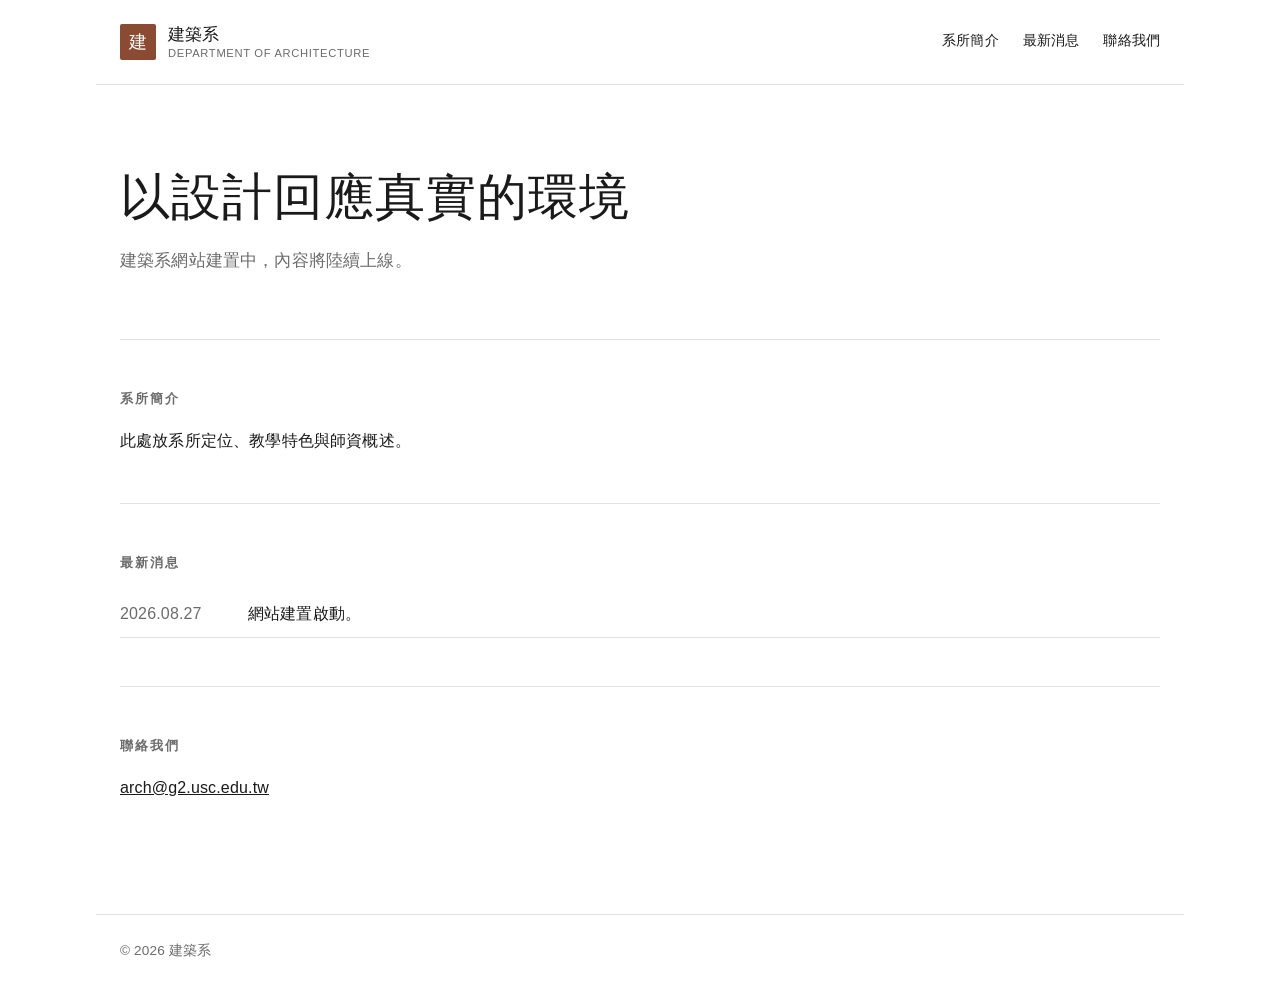
==== index.html @ 74cd0363 "初始化系上網站：靜態首頁與樣式" ====
<!DOCTYPE html>
<html lang="zh-Hant">
<head>
<meta charset="utf-8">
<meta name="viewport" content="width=device-width, initial-scale=1">
<title>建築系 · USC</title>
<meta name="description" content="USC 建築系官方網站">
<link rel="stylesheet" href="assets/style.css">
</head>
<body>

<header class="site-header">
  <a class="brand" href="/">
    <span class="brand-mark">建</span>
    <span class="brand-text">建築系<small>Department of Architecture</small></span>
  </a>
  <nav class="site-nav">
    <a href="#about">系所簡介</a>
    <a href="#news">最新消息</a>
    <a href="#contact">聯絡我們</a>
  </nav>
</header>

<main>
  <section class="hero">
    <h1>以設計回應真實的環境</h1>
    <p>建築系網站建置中，內容將陸續上線。</p>
  </section>

  <section id="about" class="block">
    <h2>系所簡介</h2>
    <p>此處放系所定位、教學特色與師資概述。</p>
  </section>

  <section id="news" class="block">
    <h2>最新消息</h2>
    <ul class="news-list">
      <li>
        <time datetime="2026-08-27">2026.08.27</time>
        <span>網站建置啟動。</span>
      </li>
    </ul>
  </section>

  <section id="contact" class="block">
    <h2>聯絡我們</h2>
    <p><a href="mailto:arch@g2.usc.edu.tw">arch@g2.usc.edu.tw</a></p>
  </section>
</main>

<footer class="site-footer">
  <p>&copy; 2026 建築系</p>
</footer>

</body>
</html>
---- assets/style.css ----
:root {
  --bg: #ffffff;
  --fg: #1a1a1a;
  --muted: #6b6b6b;
  --rule: #e2e2e2;
  --accent: #8a4b32;
  --maxw: 68rem;
}
@media (prefers-color-scheme: dark) {
  :root {
    --bg: #141414;
    --fg: #ededed;
    --muted: #9a9a9a;
    --rule: #2e2e2e;
    --accent: #d29070;
  }
}

* { box-sizing: border-box; }
html { -webkit-text-size-adjust: 100%; }
body {
  margin: 0;
  background: var(--bg);
  color: var(--fg);
  font-family: "Helvetica Neue", "PingFang TC", "Noto Sans TC", sans-serif;
  line-height: 1.75;
  letter-spacing: 0.01em;
}
a { color: inherit; }

/* header */
.site-header {
  max-width: var(--maxw);
  margin: 0 auto;
  padding: 1.5rem 1.5rem;
  display: flex;
  flex-wrap: wrap;
  gap: 1rem 2rem;
  align-items: center;
  justify-content: space-between;
  border-bottom: 1px solid var(--rule);
}
.brand {
  display: flex;
  align-items: center;
  gap: 0.75rem;
  text-decoration: none;
}
.brand-mark {
  width: 2.25rem;
  height: 2.25rem;
  display: grid;
  place-items: center;
  background: var(--accent);
  color: #fff;
  font-size: 1.1rem;
  border-radius: 2px;
}
.brand-text {
  display: flex;
  flex-direction: column;
  font-size: 1.05rem;
  line-height: 1.3;
}
.brand-text small {
  color: var(--muted);
  font-size: 0.7rem;
  letter-spacing: 0.06em;
  text-transform: uppercase;
}
.site-nav {
  display: flex;
  gap: 1.5rem;
  font-size: 0.9rem;
}
.site-nav a {
  text-decoration: none;
  padding-bottom: 2px;
  border-bottom: 1px solid transparent;
}
.site-nav a:hover { border-bottom-color: var(--accent); }

/* content */
main { max-width: var(--maxw); margin: 0 auto; padding: 0 1.5rem; }

.hero { padding: 5rem 0 4rem; }
.hero h1 {
  margin: 0 0 1rem;
  font-size: clamp(1.9rem, 5vw, 3.1rem);
  font-weight: 500;
  line-height: 1.3;
  letter-spacing: 0.02em;
}
.hero p { margin: 0; color: var(--muted); font-size: 1.05rem; }

.block { padding: 3rem 0; border-top: 1px solid var(--rule); }
.block h2 {
  margin: 0 0 1rem;
  font-size: 0.8rem;
  font-weight: 600;
  letter-spacing: 0.16em;
  text-transform: uppercase;
  color: var(--muted);
}
.block p { margin: 0; max-width: 44rem; }

.news-list { list-style: none; margin: 0; padding: 0; }
.news-list li {
  display: flex;
  flex-wrap: wrap;
  gap: 0.25rem 1.5rem;
  padding: 0.6rem 0;
  border-bottom: 1px solid var(--rule);
}
.news-list time {
  color: var(--muted);
  font-variant-numeric: tabular-nums;
  min-width: 6.5rem;
}

/* footer */
.site-footer {
  max-width: var(--maxw);
  margin: 4rem auto 0;
  padding: 1.5rem;
  border-top: 1px solid var(--rule);
  color: var(--muted);
  font-size: 0.85rem;
}
.site-footer p { margin: 0; }
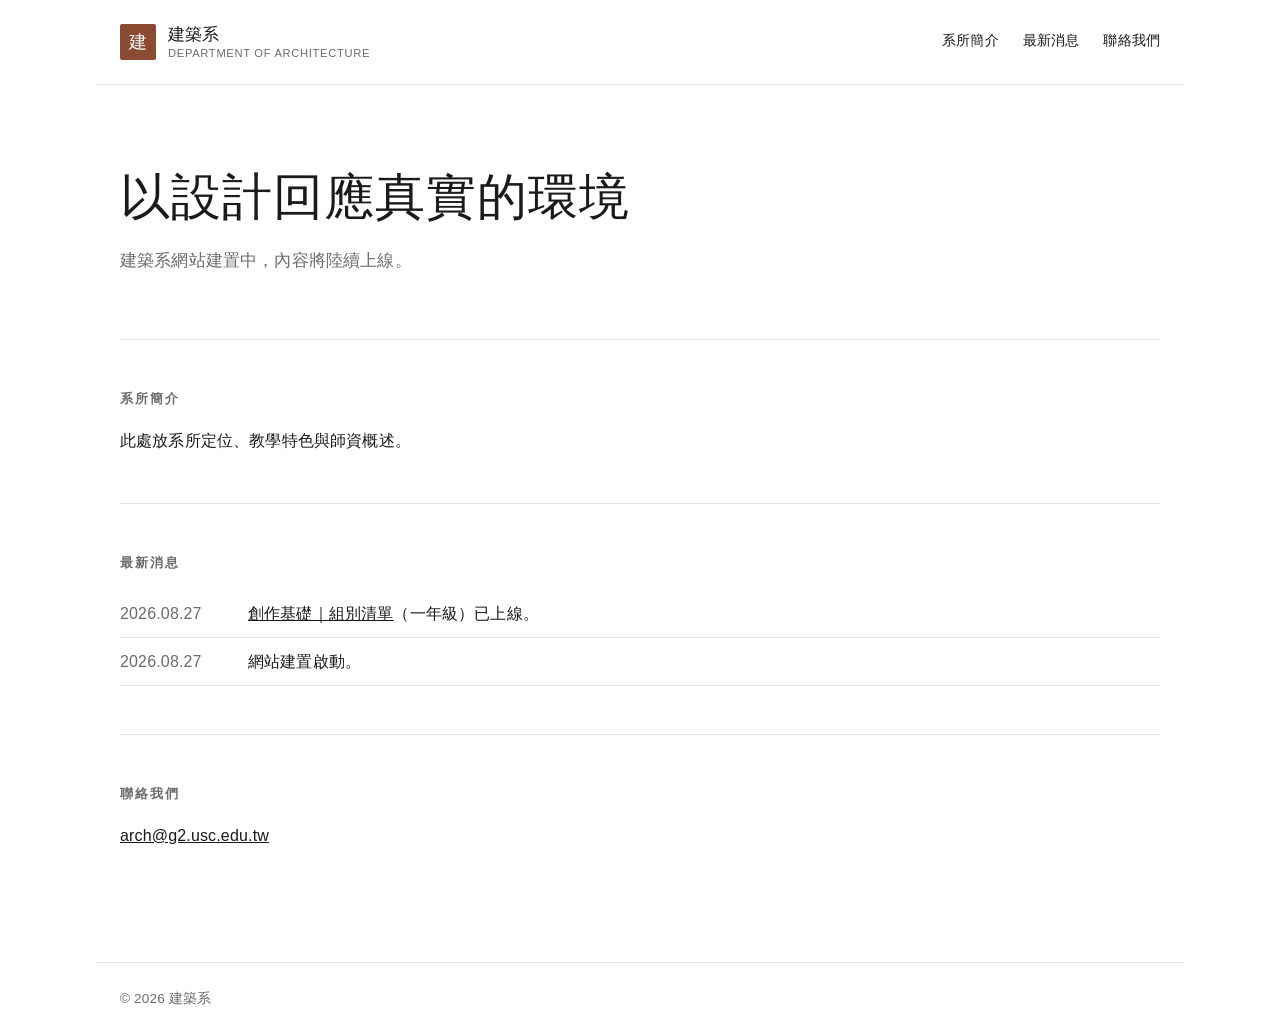
==== commit 1d9980ff: "加入一年級創作基礎組別清單，並自首頁連結" ====
--- a/index.html
+++ b/index.html
@@ -37,6 +37,10 @@
     <ul class="news-list">
       <li>
         <time datetime="2026-08-27">2026.08.27</time>
+        <span><a href="1st/theater/">創作基礎｜組別清單</a>（一年級）已上線。</span>
+      </li>
+      <li>
+        <time datetime="2026-08-27">2026.08.27</time>
         <span>網站建置啟動。</span>
       </li>
     </ul>
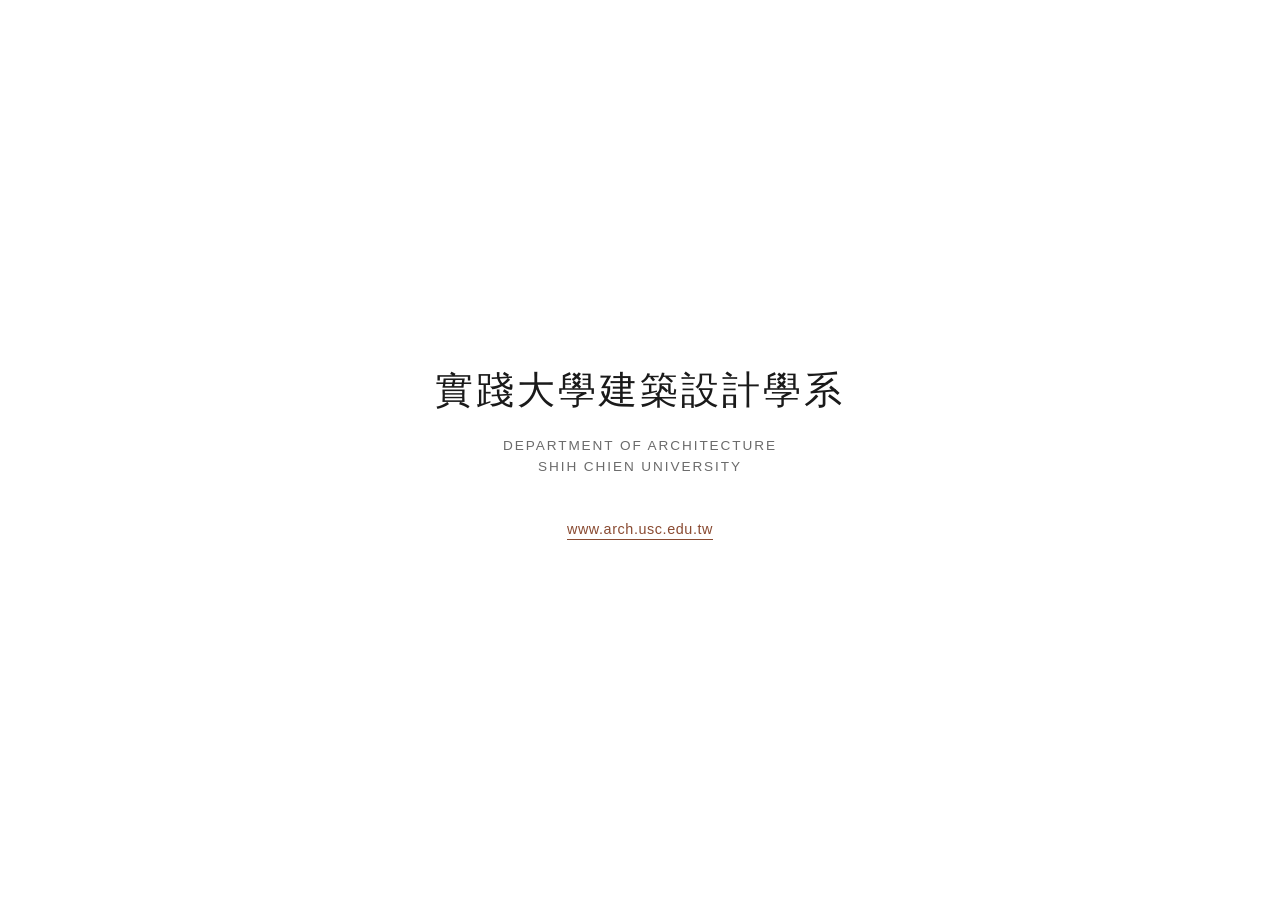
==== commit f736e216: "首頁改為僅保留系名與官方網站連結" ====
--- a/index.html
+++ b/index.html
@@ -3,58 +3,19 @@
 <head>
 <meta charset="utf-8">
 <meta name="viewport" content="width=device-width, initial-scale=1">
-<title>建築系 · USC</title>
-<meta name="description" content="USC 建築系官方網站">
+<title>實踐大學建築設計學系</title>
+<meta name="description" content="實踐大學建築設計學系 Department of Architecture, Shih Chien University">
 <link rel="stylesheet" href="assets/style.css">
 </head>
 <body>
-
-<header class="site-header">
-  <a class="brand" href="/">
-    <span class="brand-mark">建</span>
-    <span class="brand-text">建築系<small>Department of Architecture</small></span>
-  </a>
-  <nav class="site-nav">
-    <a href="#about">系所簡介</a>
-    <a href="#news">最新消息</a>
-    <a href="#contact">聯絡我們</a>
-  </nav>
-</header>
-
 <main>
-  <section class="hero">
-    <h1>以設計回應真實的環境</h1>
-    <p>建築系網站建置中，內容將陸續上線。</p>
-  </section>
-
-  <section id="about" class="block">
-    <h2>系所簡介</h2>
-    <p>此處放系所定位、教學特色與師資概述。</p>
-  </section>
-
-  <section id="news" class="block">
-    <h2>最新消息</h2>
-    <ul class="news-list">
-      <li>
-        <time datetime="2026-08-27">2026.08.27</time>
-        <span><a href="1st/theater/">創作基礎｜組別清單</a>（一年級）已上線。</span>
-      </li>
-      <li>
-        <time datetime="2026-08-27">2026.08.27</time>
-        <span>網站建置啟動。</span>
-      </li>
-    </ul>
-  </section>
-
-  <section id="contact" class="block">
-    <h2>聯絡我們</h2>
-    <p><a href="mailto:arch@g2.usc.edu.tw">arch@g2.usc.edu.tw</a></p>
-  </section>
+  <h1>
+    <span class="zh">實踐大學建築設計學系</span>
+    <span class="en">Department of Architecture<br>Shih Chien University</span>
+  </h1>
+  <p class="link">
+    <a href="https://www.arch.usc.edu.tw/">www.arch.usc.edu.tw</a>
+  </p>
 </main>
-
-<footer class="site-footer">
-  <p>&copy; 2026 建築系</p>
-</footer>
-
 </body>
 </html>
--- a/assets/style.css
+++ b/assets/style.css
@@ -2,129 +2,67 @@
   --bg: #ffffff;
   --fg: #1a1a1a;
   --muted: #6b6b6b;
-  --rule: #e2e2e2;
   --accent: #8a4b32;
-  --maxw: 68rem;
 }
 @media (prefers-color-scheme: dark) {
   :root {
     --bg: #141414;
     --fg: #ededed;
     --muted: #9a9a9a;
-    --rule: #2e2e2e;
     --accent: #d29070;
   }
 }
 
 * { box-sizing: border-box; }
 html { -webkit-text-size-adjust: 100%; }
+
 body {
   margin: 0;
+  min-height: 100vh;
+  min-height: 100dvh;
+  display: grid;
+  place-items: center;
+  padding: 2rem 1.5rem;
   background: var(--bg);
   color: var(--fg);
   font-family: "Helvetica Neue", "PingFang TC", "Noto Sans TC", sans-serif;
-  line-height: 1.75;
-  letter-spacing: 0.01em;
+  line-height: 1.6;
 }
-a { color: inherit; }
 
-/* header */
-.site-header {
-  max-width: var(--maxw);
-  margin: 0 auto;
-  padding: 1.5rem 1.5rem;
-  display: flex;
-  flex-wrap: wrap;
-  gap: 1rem 2rem;
-  align-items: center;
-  justify-content: space-between;
-  border-bottom: 1px solid var(--rule);
+main { text-align: center; }
+
+h1 {
+  margin: 0;
+  font-weight: 500;
 }
-.brand {
-  display: flex;
-  align-items: center;
-  gap: 0.75rem;
-  text-decoration: none;
+
+.zh {
+  display: block;
+  font-size: clamp(1.5rem, 5vw, 2.4rem);
+  letter-spacing: 0.08em;
 }
-.brand-mark {
-  width: 2.25rem;
-  height: 2.25rem;
-  display: grid;
-  place-items: center;
-  background: var(--accent);
-  color: #fff;
-  font-size: 1.1rem;
-  border-radius: 2px;
-}
-.brand-text {
-  display: flex;
-  flex-direction: column;
-  font-size: 1.05rem;
-  line-height: 1.3;
-}
-.brand-text small {
+
+.en {
+  display: block;
+  margin-top: 0.9rem;
   color: var(--muted);
-  font-size: 0.7rem;
-  letter-spacing: 0.06em;
+  font-size: clamp(0.72rem, 2vw, 0.85rem);
+  font-weight: 400;
+  letter-spacing: 0.14em;
   text-transform: uppercase;
 }
-.site-nav {
-  display: flex;
-  gap: 1.5rem;
+
+.link {
+  margin: 2.5rem 0 0;
   font-size: 0.9rem;
-}
-.site-nav a {
-  text-decoration: none;
-  padding-bottom: 2px;
-  border-bottom: 1px solid transparent;
-}
-.site-nav a:hover { border-bottom-color: var(--accent); }
-
-/* content */
-main { max-width: var(--maxw); margin: 0 auto; padding: 0 1.5rem; }
-
-.hero { padding: 5rem 0 4rem; }
-.hero h1 {
-  margin: 0 0 1rem;
-  font-size: clamp(1.9rem, 5vw, 3.1rem);
-  font-weight: 500;
-  line-height: 1.3;
-  letter-spacing: 0.02em;
-}
-.hero p { margin: 0; color: var(--muted); font-size: 1.05rem; }
-
-.block { padding: 3rem 0; border-top: 1px solid var(--rule); }
-.block h2 {
-  margin: 0 0 1rem;
-  font-size: 0.8rem;
-  font-weight: 600;
-  letter-spacing: 0.16em;
-  text-transform: uppercase;
-  color: var(--muted);
-}
-.block p { margin: 0; max-width: 44rem; }
-
-.news-list { list-style: none; margin: 0; padding: 0; }
-.news-list li {
-  display: flex;
-  flex-wrap: wrap;
-  gap: 0.25rem 1.5rem;
-  padding: 0.6rem 0;
-  border-bottom: 1px solid var(--rule);
-}
-.news-list time {
-  color: var(--muted);
-  font-variant-numeric: tabular-nums;
-  min-width: 6.5rem;
+  letter-spacing: 0.04em;
 }
 
-/* footer */
-.site-footer {
-  max-width: var(--maxw);
-  margin: 4rem auto 0;
-  padding: 1.5rem;
-  border-top: 1px solid var(--rule);
-  color: var(--muted);
-  font-size: 0.85rem;
+.link a {
+  color: var(--accent);
+  text-decoration: none;
+  border-bottom: 1px solid currentColor;
+  padding-bottom: 2px;
 }
-.site-footer p { margin: 0; }
+
+.link a:hover { opacity: 0.7; }
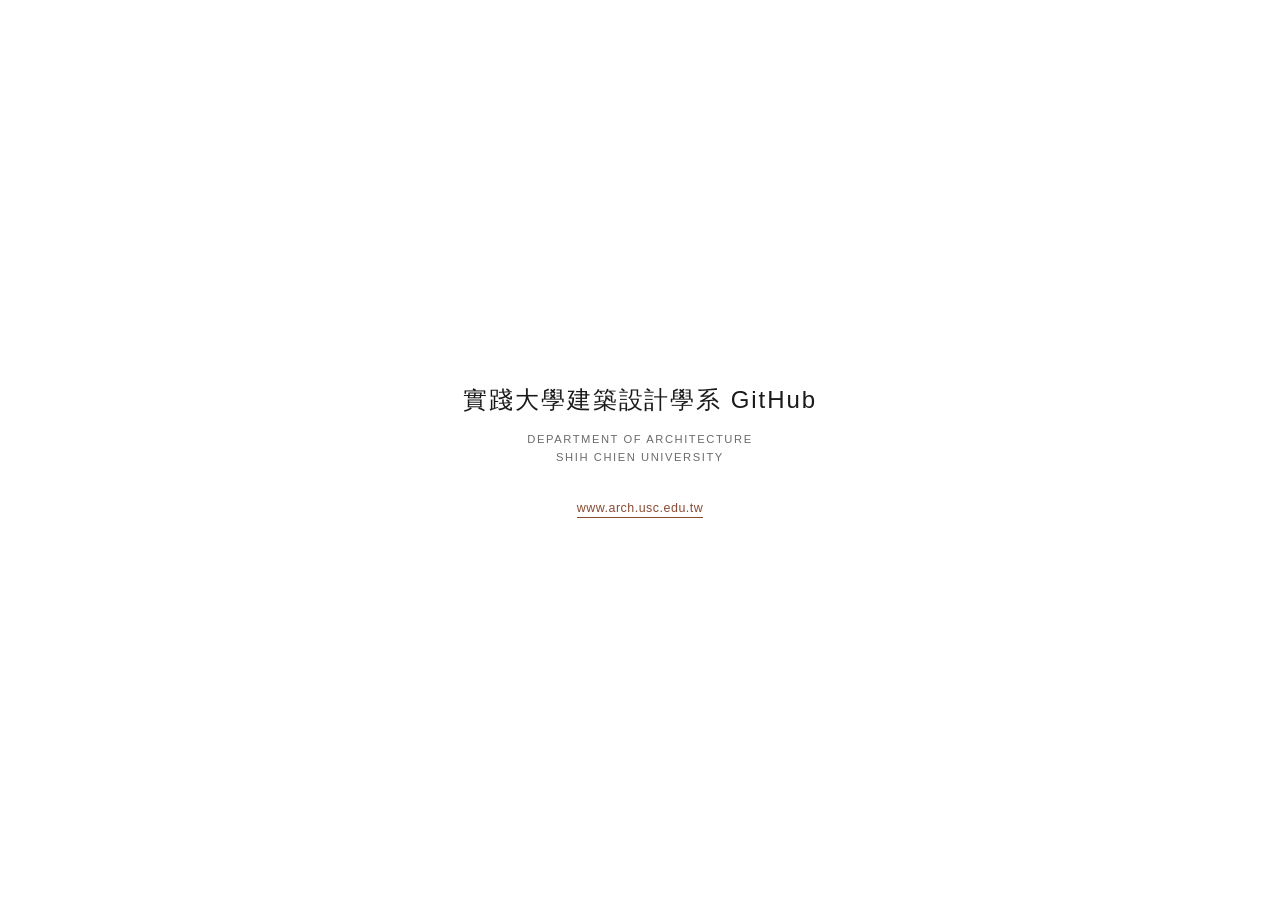
==== commit 868cb94a: "標題改為系名加 GitHub，字級縮小" ====
--- a/index.html
+++ b/index.html
@@ -3,14 +3,14 @@
 <head>
 <meta charset="utf-8">
 <meta name="viewport" content="width=device-width, initial-scale=1">
-<title>實踐大學建築設計學系</title>
-<meta name="description" content="實踐大學建築設計學系 Department of Architecture, Shih Chien University">
+<title>實踐大學建築設計學系 GitHub</title>
+<meta name="description" content="實踐大學建築設計學系 GitHub — Department of Architecture, Shih Chien University">
 <link rel="stylesheet" href="assets/style.css">
 </head>
 <body>
 <main>
   <h1>
-    <span class="zh">實踐大學建築設計學系</span>
+    <span class="zh">實踐大學建築設計學系 GitHub</span>
     <span class="en">Department of Architecture<br>Shih Chien University</span>
   </h1>
   <p class="link">
--- a/assets/style.css
+++ b/assets/style.css
@@ -38,23 +38,23 @@
 
 .zh {
   display: block;
-  font-size: clamp(1.5rem, 5vw, 2.4rem);
+  font-size: clamp(1.1rem, 3.2vw, 1.5rem);
   letter-spacing: 0.08em;
 }
 
 .en {
   display: block;
-  margin-top: 0.9rem;
+  margin-top: 0.75rem;
   color: var(--muted);
-  font-size: clamp(0.72rem, 2vw, 0.85rem);
+  font-size: clamp(0.62rem, 1.5vw, 0.7rem);
   font-weight: 400;
   letter-spacing: 0.14em;
   text-transform: uppercase;
 }
 
 .link {
-  margin: 2.5rem 0 0;
-  font-size: 0.9rem;
+  margin: 2rem 0 0;
+  font-size: 0.78rem;
   letter-spacing: 0.04em;
 }
 
